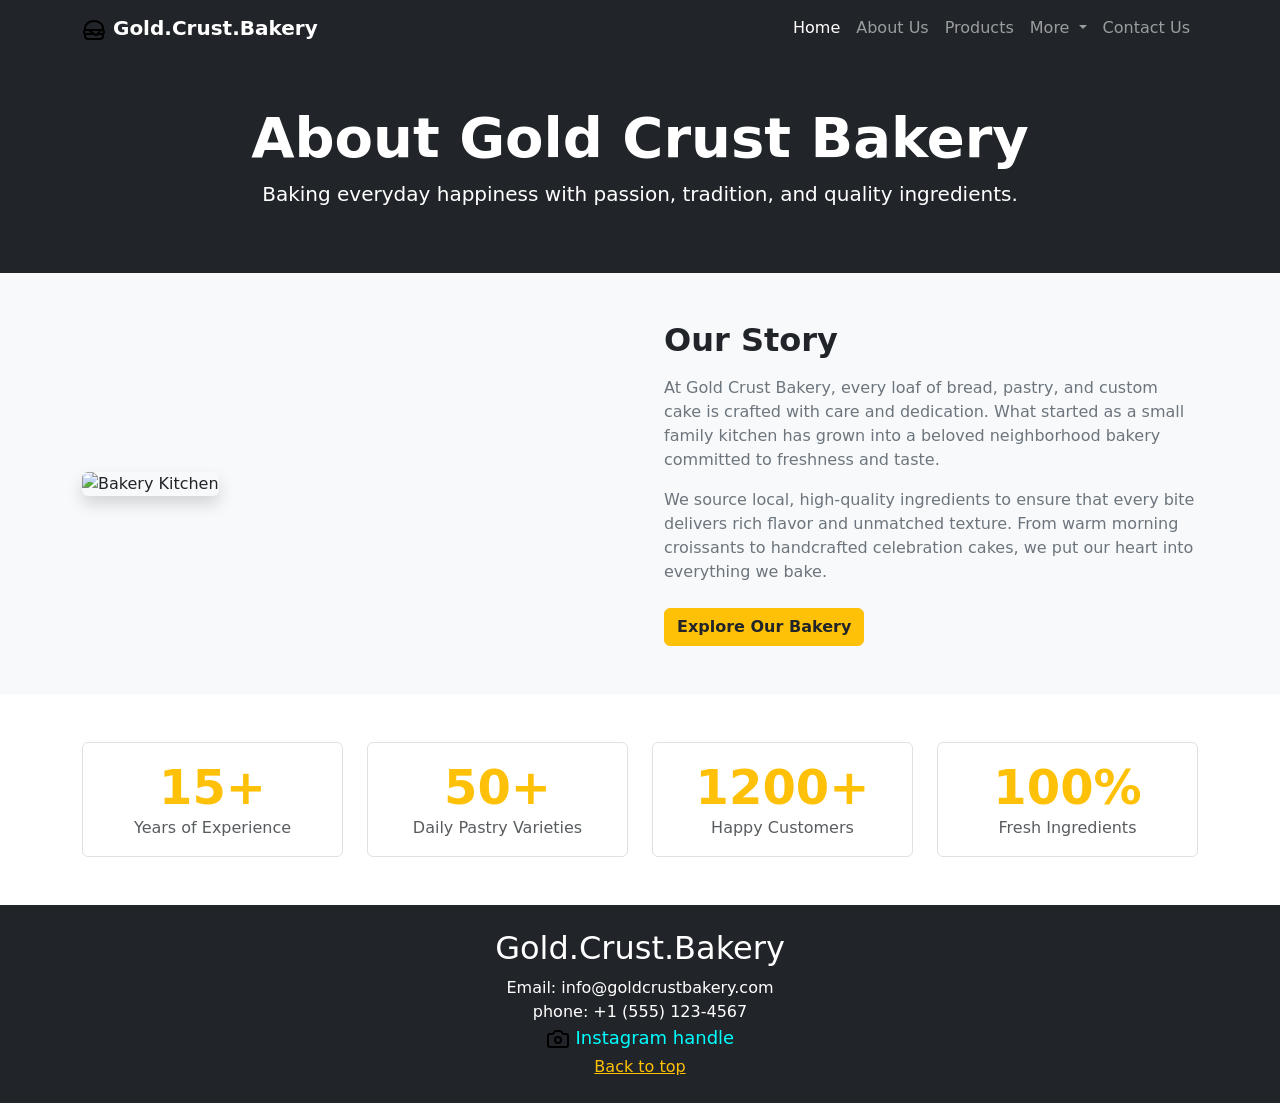
==== About us.html @ a26ee620 "alert msg" ====
<!DOCTYPE html>
<html lang="en">
<head>
  <meta charset="UTF-8">
  <meta name="viewport" content="width=device-width, initial-scale=1.0">
  <title>About Us - Gold Crust Bakery</title>
  <link href="https://cdn.jsdelivr.net/npm/bootstrap@5.3.3/dist/css/bootstrap.min.css" rel="stylesheet">
</head>
<body class="bg-light">
<nav class="navbar navbar-expand-lg navbar-dark sticky-top bg-dark">
      <div class="container">
        <a class="navbar-brand fw-bold" href="#">
        <img src="hamburger.svg"></img>
        Gold.Crust.Bakery</a>
        <button
          class="navbar-toggler"
          type="button"
          data-bs-toggle="collapse"
          data-bs-target="#mainNavbar"
        >
          <span class="navbar-toggler-icon"></span>
        </button>

        <div class="collapse navbar-collapse" id="mainNavbar">
          <ul class="navbar-nav ms-auto">
            <li class="nav-item">
              <a class="nav-link active" href="index.html">Home</a>
            </li>

            <li class="nav-item">
              <a class="nav-link" href="About us.html">About Us</a>
            </li>

            <li class="nav-item">
              <a class="nav-link" href="Products.html">Products</a>
            </li>

            <!-- Dropdown -->
            <div class="nav-item dropdown">
  <button type="button" class="nav-link dropdown-toggle" data-bs-toggle="dropdown" aria-expanded="false">
    More
  </button>
  <ul class=" dropdown-menu">
    <li><a class="dropdown-item" href="Faq.html">FAQ</a></li>
    <li><a class="dropdown-item" href="About us.html">Background</a></li>
    <li><a class="dropdown-item" href="#footer">Publications</a></li>
  </ul>
</div>


            <!-- dropdown -->
            <li class="nav-item">
              <a class="nav-link" href="ContactUs.html" >Contact Us</a>
            </li>
          </ul>
        </div>
      </div>
    </nav>

  <!-- Header Banner -->
  <section class="bg-dark text-white text-center py-5">
    <div class="container">
      <h1 class="display-4 fw-bold">About Gold Crust Bakery</h1>
      <p class="lead">Baking everyday happiness with passion, tradition, and quality ingredients.</p>
    </div>
  </section>


  <!-- Main Content -->
  <section class="py-5">
    <div class="container">
      <div class="row align-items-center g-5">
        <div class="col-lg-6">
          <img src="https://images.unsplash.com/photo-1509440159596-0249088772ff?auto=format&fit=crop&w=800&q=80" class="img-fluid rounded shadow" alt="Bakery Kitchen">
        </div>
        <div class="col-lg-6">
          <h2 class="fw-bold mb-3">Our Story</h2>
          <p class="text-secondary">At Gold Crust Bakery, every loaf of bread, pastry, and custom cake is crafted with care and dedication. What started as a small family kitchen has grown into a beloved neighborhood bakery committed to freshness and taste.</p>
          <p class="text-secondary">We source local, high-quality ingredients to ensure that every bite delivers rich flavor and unmatched texture. From warm morning croissants to handcrafted celebration cakes, we put our heart into everything we bake.</p>
          <a href="products.html" class="btn btn-warning text-dark fw-semibold mt-2">Explore Our Bakery</a>
        </div>
      </div>
    </div>
  </section>


  <!-- Statistics Counter Section -->
  <section class="bg-white py-5 shadow-sm">
    <div class="container text-center">
      <div class="row g-4">
        <div class="col-md-3">
          <div class="p-3 border rounded">
            <h3 class="display-5 fw-bold text-warning mb-0">15+</h3>
            <p class="text-muted mb-0">Years of Experience</p>
          </div>
        </div>
        <div class="col-md-3">
          <div class="p-3 border rounded">
            <h3 class="display-5 fw-bold text-warning mb-0">50+</h3>
            <p class="text-muted mb-0">Daily Pastry Varieties</p>
          </div>
        </div>
        <div class="col-md-3">
          <div class="p-3 border rounded">
            <h3 class="display-5 fw-bold text-warning mb-0">1200+</h3>
            <p class="text-muted mb-0">Happy Customers</p>
          </div>
        </div>
        <div class="col-md-3">
          <div class="p-3 border rounded">
            <h3 class="display-5 fw-bold text-warning mb-0">100%</h3>
            <p class="text-muted mb-0">Fresh Ingredients</p>
          </div>
        </div>
      </div>
    </div>
  </section>
<div class="container-fluid bg-dark text-white text-center p-4" id="footer">
      <h2>Gold.Crust.Bakery</h2>

      <p class="mb-1">
        Email: info@goldcrustbakery.com 
        <br>
        phone: +1 (555) 123-4567
        <br>
        <a href="https://www.instagram.com/" style="text-decoration: none; color: aqua; font-family: system-ui, -apple-system, BlinkMacSystemFont, 'Segoe UI', Roboto, Oxygen, Ubuntu, Cantarell, 'Open Sans', 'Helvetica Neue', sans-serif; font-size: 18px;">
          <img src="camera.svg" style="color: cyan;">

          </img>Instagram handle</a>
      </p>

      <a href="#" class="link-warning"> Back to top </a>
    </div>

<script src="https://code.jquery.com/jquery-3.6.0.min.js" 
        integrity="sha256-/xUj+3OJU5yExlq6GSYGSHk7tPXikynS7ogEvDej/m4=" 
        crossorigin="anonymous"></script>
    <script src="https://cdn.jsdelivr.net/npm/bootstrap@5.3.8/dist/js/bootstrap.bundle.min.js"></script>
    <script type="text/javascript">
// collapse nav bar when its a hamburger menu on scroll
       window.addEventListener('scroll', function() {
        console.log('scrolled');
        const navbarCollapse = document.querySelector('#mainNavbar');
        if (navbarCollapse && navbarCollapse.classList.contains('show')) {
          const bsCollapse = bootstrap.Collapse.getOrCreateInstance(navbarCollapse);
          bsCollapse.hide();
        }
       });
    </script>

</body>
</html>
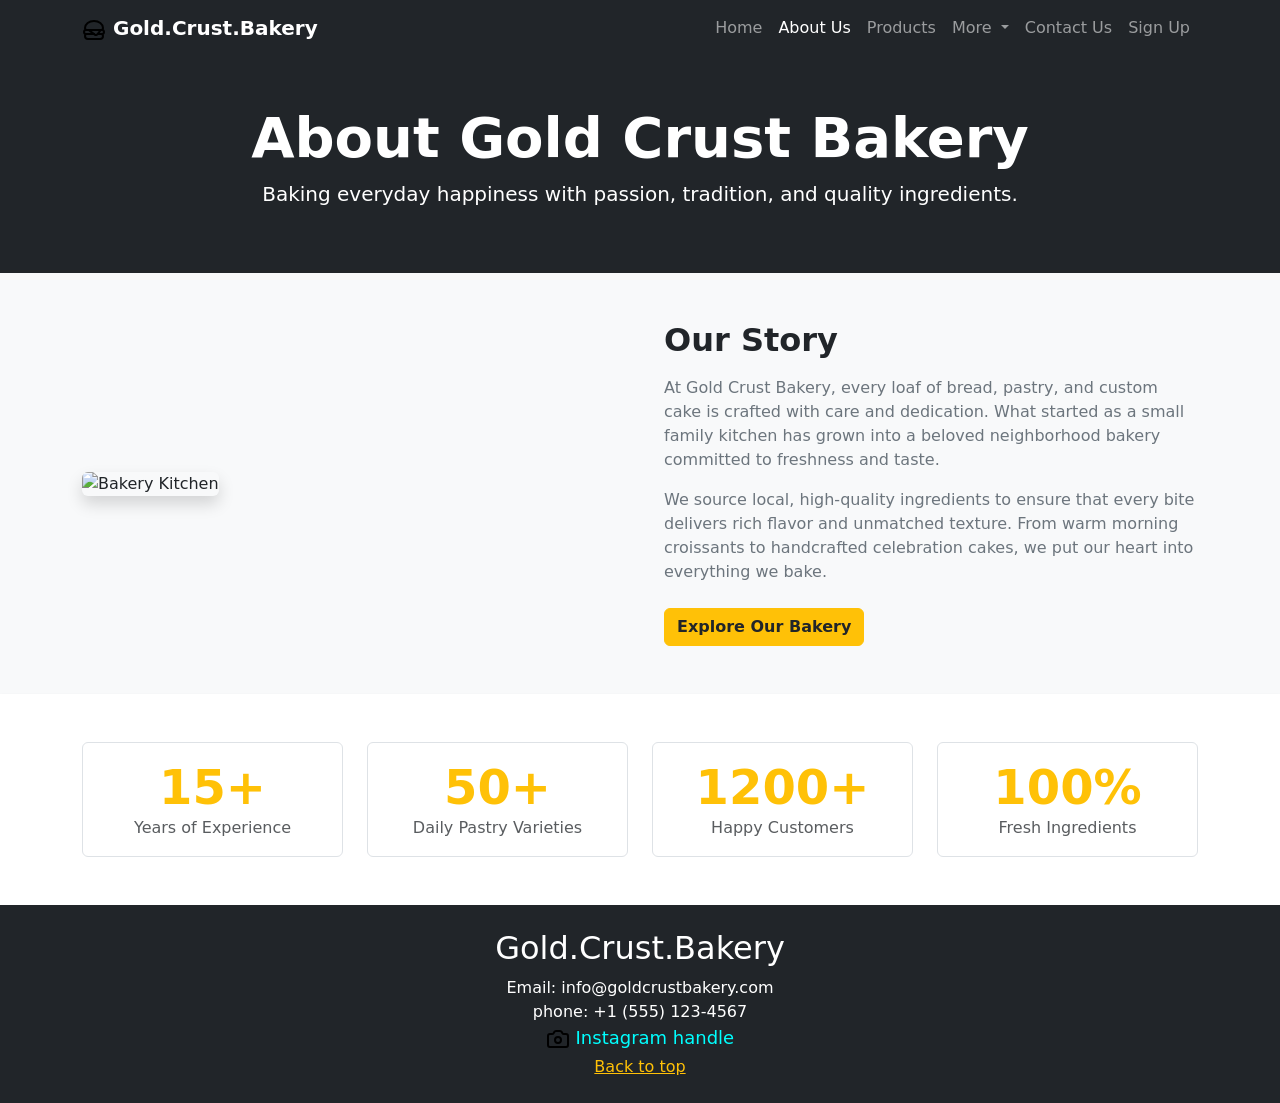
==== commit 78d6a569: "new pages and functionality" ====
--- a/About us.html
+++ b/About us.html
@@ -24,11 +24,11 @@
         <div class="collapse navbar-collapse" id="mainNavbar">
           <ul class="navbar-nav ms-auto">
             <li class="nav-item">
-              <a class="nav-link active" href="index.html">Home</a>
+              <a class="nav-link" href="index.html">Home</a>
             </li>
 
             <li class="nav-item">
-              <a class="nav-link" href="About us.html">About Us</a>
+              <a class="nav-link active" href="About us.html">About Us</a>
             </li>
 
             <li class="nav-item">
@@ -51,6 +51,10 @@
             <!-- dropdown -->
             <li class="nav-item">
               <a class="nav-link" href="ContactUs.html" >Contact Us</a>
+            </li>
+
+            <li class="nav-item">
+              <a class="nav-link " href="signUp.html" >Sign Up</a>
             </li>
           </ul>
         </div>
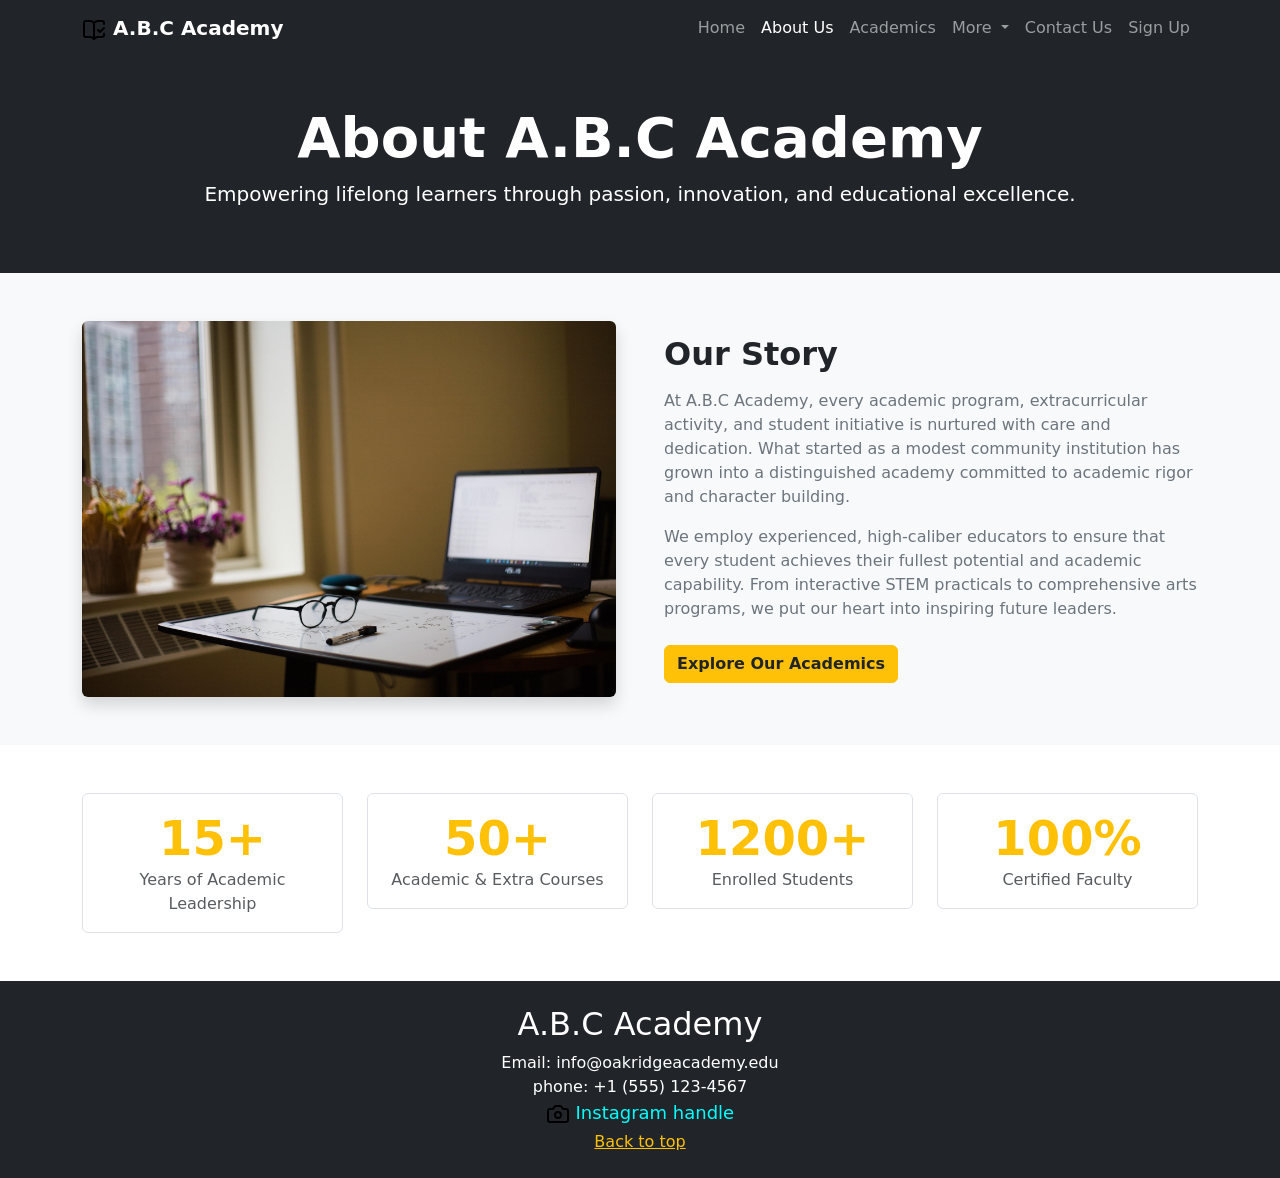
==== commit f840b6a8: "changed to school themed site" ====
--- a/About us.html
+++ b/About us.html
@@ -3,15 +3,15 @@
 <head>
   <meta charset="UTF-8">
   <meta name="viewport" content="width=device-width, initial-scale=1.0">
-  <title>About Us - Gold Crust Bakery</title>
+  <title>About Us - A.B.C Academy</title>
   <link href="https://cdn.jsdelivr.net/npm/bootstrap@5.3.3/dist/css/bootstrap.min.css" rel="stylesheet">
 </head>
 <body class="bg-light">
 <nav class="navbar navbar-expand-lg navbar-dark sticky-top bg-dark">
       <div class="container">
         <a class="navbar-brand fw-bold" href="#">
-        <img src="hamburger.svg"></img>
-        Gold.Crust.Bakery</a>
+        <img src="book-open-check.svg"></img>
+        A.B.C Academy</a>
         <button
           class="navbar-toggler"
           type="button"
@@ -21,19 +21,23 @@
           <span class="navbar-toggler-icon"></span>
         </button>
 
+
         <div class="collapse navbar-collapse" id="mainNavbar">
           <ul class="navbar-nav ms-auto">
             <li class="nav-item">
               <a class="nav-link" href="index.html">Home</a>
             </li>
 
+
             <li class="nav-item">
               <a class="nav-link active" href="About us.html">About Us</a>
             </li>
 
+
             <li class="nav-item">
-              <a class="nav-link" href="Products.html">Products</a>
+              <a class="nav-link" href="Products.html">Academics</a>
             </li>
+
 
             <!-- Dropdown -->
             <div class="nav-item dropdown">
@@ -43,15 +47,18 @@
   <ul class=" dropdown-menu">
     <li><a class="dropdown-item" href="Faq.html">FAQ</a></li>
     <li><a class="dropdown-item" href="About us.html">Background</a></li>
-    <li><a class="dropdown-item" href="#footer">Publications</a></li>
+    <li><a class="dropdown-item" href="Pay.html">Pay Fees</a></li>
   </ul>
 </div>
+
+
 
 
             <!-- dropdown -->
             <li class="nav-item">
               <a class="nav-link" href="ContactUs.html" >Contact Us</a>
             </li>
+
 
             <li class="nav-item">
               <a class="nav-link " href="signUp.html" >Sign Up</a>
@@ -61,13 +68,16 @@
       </div>
     </nav>
 
+
   <!-- Header Banner -->
   <section class="bg-dark text-white text-center py-5">
     <div class="container">
-      <h1 class="display-4 fw-bold">About Gold Crust Bakery</h1>
-      <p class="lead">Baking everyday happiness with passion, tradition, and quality ingredients.</p>
+      <h1 class="display-4 fw-bold">About A.B.C Academy</h1>
+      <p class="lead">Empowering lifelong learners through passion, innovation, and educational excellence.</p>
     </div>
   </section>
+
+
 
 
   <!-- Main Content -->
@@ -75,17 +85,19 @@
     <div class="container">
       <div class="row align-items-center g-5">
         <div class="col-lg-6">
-          <img src="https://images.unsplash.com/photo-1509440159596-0249088772ff?auto=format&fit=crop&w=800&q=80" class="img-fluid rounded shadow" alt="Bakery Kitchen">
+          <img src="jothamsutharson-study-7217599_1920.jpg" class="img-fluid rounded shadow" alt="School Campus">
         </div>
         <div class="col-lg-6">
           <h2 class="fw-bold mb-3">Our Story</h2>
-          <p class="text-secondary">At Gold Crust Bakery, every loaf of bread, pastry, and custom cake is crafted with care and dedication. What started as a small family kitchen has grown into a beloved neighborhood bakery committed to freshness and taste.</p>
-          <p class="text-secondary">We source local, high-quality ingredients to ensure that every bite delivers rich flavor and unmatched texture. From warm morning croissants to handcrafted celebration cakes, we put our heart into everything we bake.</p>
-          <a href="products.html" class="btn btn-warning text-dark fw-semibold mt-2">Explore Our Bakery</a>
+          <p class="text-secondary">At A.B.C Academy, every academic program, extracurricular activity, and student initiative is nurtured with care and dedication. What started as a modest community institution has grown into a distinguished academy committed to academic rigor and character building.</p>
+          <p class="text-secondary">We employ experienced, high-caliber educators to ensure that every student achieves their fullest potential and academic capability. From interactive STEM practicals to comprehensive arts programs, we put our heart into inspiring future leaders.</p>
+          <a href="Products.html" class="btn btn-warning text-dark fw-semibold mt-2">Explore Our Academics</a>
         </div>
       </div>
     </div>
   </section>
+
+
 
 
   <!-- Statistics Counter Section -->
@@ -95,46 +107,50 @@
         <div class="col-md-3">
           <div class="p-3 border rounded">
             <h3 class="display-5 fw-bold text-warning mb-0">15+</h3>
-            <p class="text-muted mb-0">Years of Experience</p>
+            <p class="text-muted mb-0">Years of Academic Leadership</p>
           </div>
         </div>
         <div class="col-md-3">
           <div class="p-3 border rounded">
             <h3 class="display-5 fw-bold text-warning mb-0">50+</h3>
-            <p class="text-muted mb-0">Daily Pastry Varieties</p>
+            <p class="text-muted mb-0">Academic & Extra Courses</p>
           </div>
         </div>
         <div class="col-md-3">
           <div class="p-3 border rounded">
             <h3 class="display-5 fw-bold text-warning mb-0">1200+</h3>
-            <p class="text-muted mb-0">Happy Customers</p>
+            <p class="text-muted mb-0">Enrolled Students</p>
           </div>
         </div>
         <div class="col-md-3">
           <div class="p-3 border rounded">
             <h3 class="display-5 fw-bold text-warning mb-0">100%</h3>
-            <p class="text-muted mb-0">Fresh Ingredients</p>
+            <p class="text-muted mb-0">Certified Faculty</p>
           </div>
         </div>
       </div>
     </div>
   </section>
 <div class="container-fluid bg-dark text-white text-center p-4" id="footer">
-      <h2>Gold.Crust.Bakery</h2>
+      <h2>A.B.C Academy</h2>
+
 
       <p class="mb-1">
-        Email: info@goldcrustbakery.com 
+        Email: info@oakridgeacademy.edu 
         <br>
         phone: +1 (555) 123-4567
         <br>
         <a href="https://www.instagram.com/" style="text-decoration: none; color: aqua; font-family: system-ui, -apple-system, BlinkMacSystemFont, 'Segoe UI', Roboto, Oxygen, Ubuntu, Cantarell, 'Open Sans', 'Helvetica Neue', sans-serif; font-size: 18px;">
           <img src="camera.svg" style="color: cyan;">
 
+
           </img>Instagram handle</a>
       </p>
 
+
       <a href="#" class="link-warning"> Back to top </a>
     </div>
+
 
 <script src="https://code.jquery.com/jquery-3.6.0.min.js" 
         integrity="sha256-/xUj+3OJU5yExlq6GSYGSHk7tPXikynS7ogEvDej/m4=" 
@@ -152,5 +168,6 @@
        });
     </script>
 
+
 </body>
 </html>
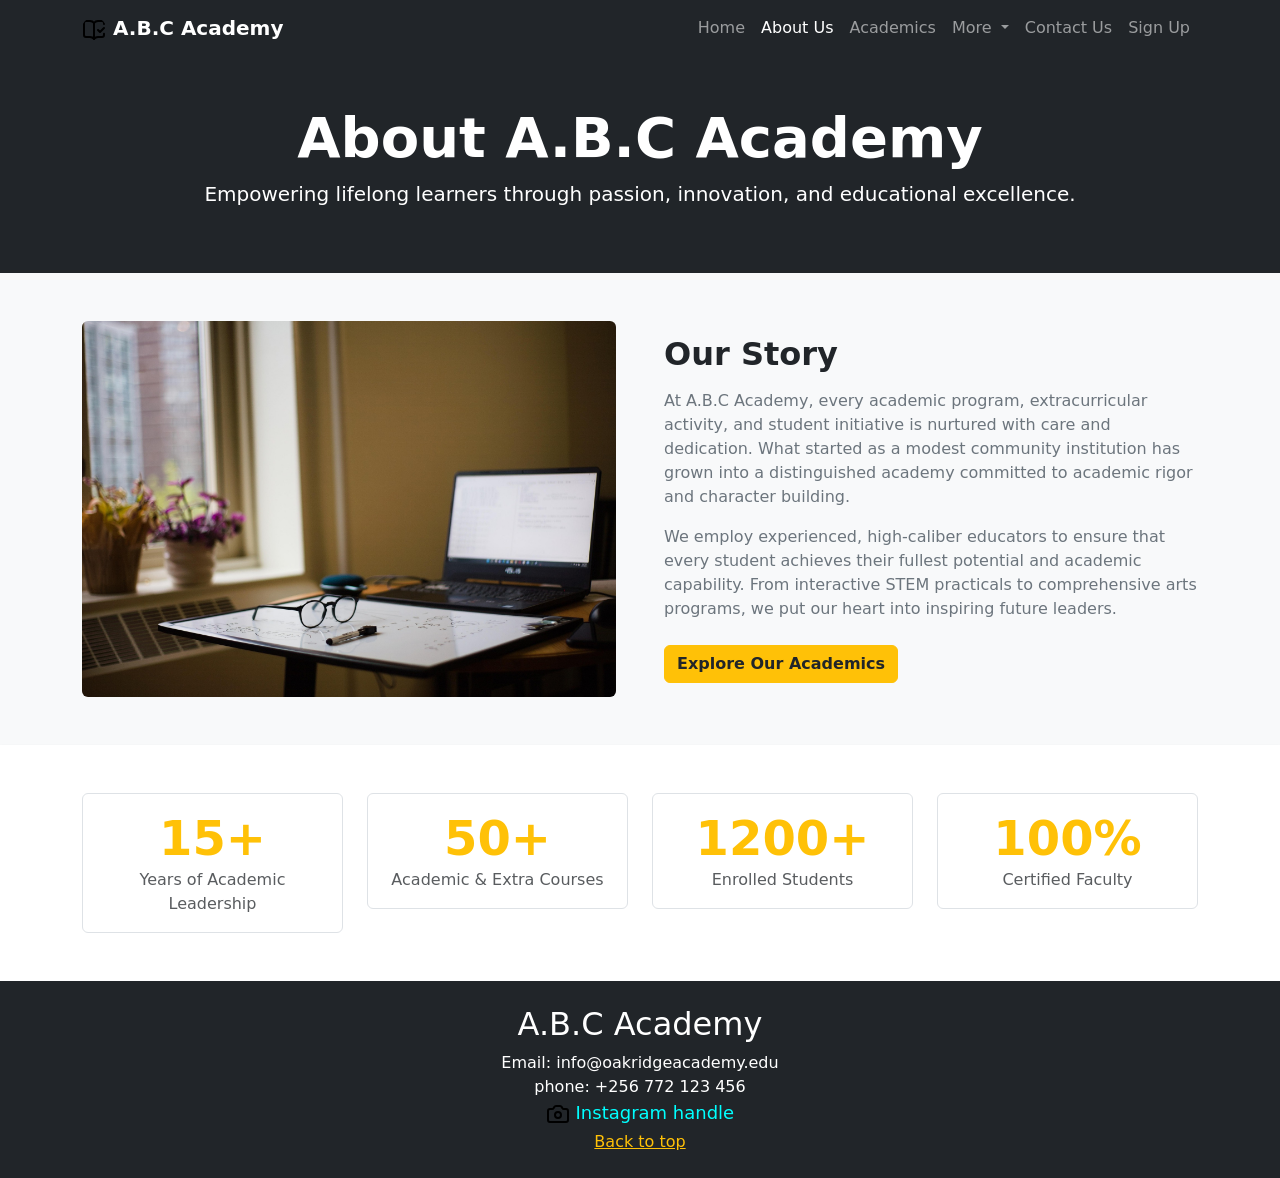
==== commit e09d1223: "fixed card height and hero section content" ====
--- a/About us.html
+++ b/About us.html
@@ -5,6 +5,18 @@
   <meta name="viewport" content="width=device-width, initial-scale=1.0">
   <title>About Us - A.B.C Academy</title>
   <link href="https://cdn.jsdelivr.net/npm/bootstrap@5.3.3/dist/css/bootstrap.min.css" rel="stylesheet">
+  <style>
+        img {
+    border-top-left-radius: 10px;
+    border-top-right-radius: 10px;
+    cursor: pointer;
+}
+
+img:hover {
+    transform: scale(1.05);
+    transition: transform 0.3s ease-in-out;
+}
+  </style>
 </head>
 <body class="bg-light">
 <nav class="navbar navbar-expand-lg navbar-dark sticky-top bg-dark">
@@ -84,10 +96,11 @@
   <section class="py-5">
     <div class="container">
       <div class="row align-items-center g-5">
-        <div class="col-lg-6">
-          <img src="jothamsutharson-study-7217599_1920.jpg" class="img-fluid rounded shadow" alt="School Campus">
+        <div class="col-md-6  overflow-hidden">
+          <img src="jothamsutharson-study-7217599_1920.jpg"
+              class="rounded m-0 img-fluid object-fit-cover w-100 h-100">
         </div>
-        <div class="col-lg-6">
+        <div class="col-md-6">
           <h2 class="fw-bold mb-3">Our Story</h2>
           <p class="text-secondary">At A.B.C Academy, every academic program, extracurricular activity, and student initiative is nurtured with care and dedication. What started as a modest community institution has grown into a distinguished academy committed to academic rigor and character building.</p>
           <p class="text-secondary">We employ experienced, high-caliber educators to ensure that every student achieves their fullest potential and academic capability. From interactive STEM practicals to comprehensive arts programs, we put our heart into inspiring future leaders.</p>
@@ -138,7 +151,7 @@
       <p class="mb-1">
         Email: info@oakridgeacademy.edu 
         <br>
-        phone: +1 (555) 123-4567
+        phone: +256 772 123 456
         <br>
         <a href="https://www.instagram.com/" style="text-decoration: none; color: aqua; font-family: system-ui, -apple-system, BlinkMacSystemFont, 'Segoe UI', Roboto, Oxygen, Ubuntu, Cantarell, 'Open Sans', 'Helvetica Neue', sans-serif; font-size: 18px;">
           <img src="camera.svg" style="color: cyan;">
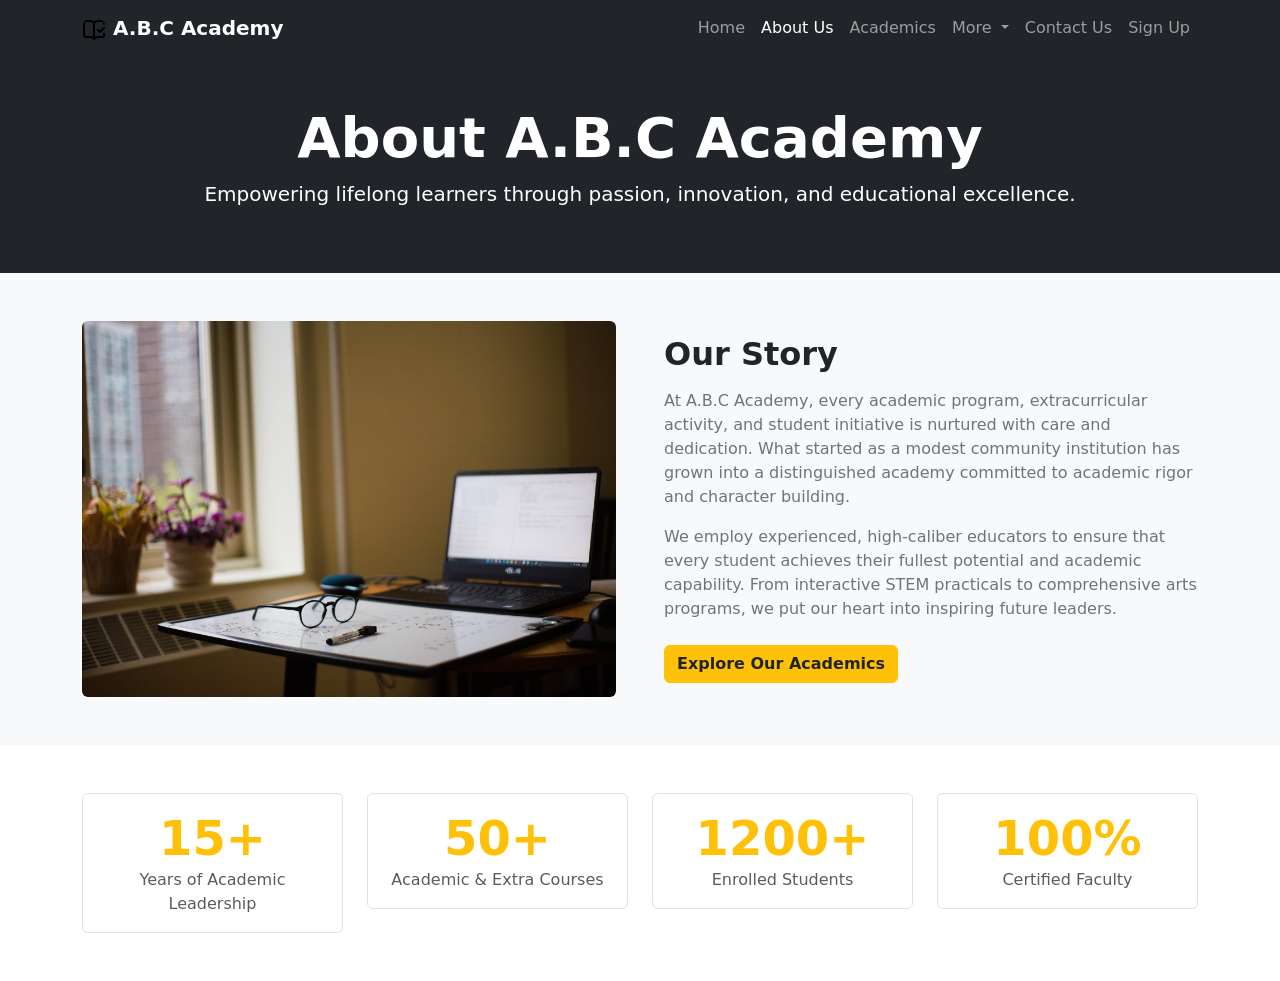
==== commit d1359973: "Formatted work I added proper indentation and commenting to all pages" ====
--- a/About us.html
+++ b/About us.html
@@ -1,84 +1,85 @@
 <!DOCTYPE html>
 <html lang="en">
+
 <head>
   <meta charset="UTF-8">
   <meta name="viewport" content="width=device-width, initial-scale=1.0">
   <title>About Us - A.B.C Academy</title>
   <link href="https://cdn.jsdelivr.net/npm/bootstrap@5.3.3/dist/css/bootstrap.min.css" rel="stylesheet">
+  <link rel="icon" type="image/png" href="favicon-96x96.png" sizes="96x96" />
+  <link rel="icon" type="image/svg+xml" href="favicon.svg" />
+  <link rel="shortcut icon" href="favicon.ico" />
+  <link rel="apple-touch-icon" sizes="180x180" href="apple-touch-icon.png" />
+  <meta name="apple-mobile-web-app-title" content="ABC Academy" />
+  <link rel="manifest" href="site.webmanifest" />
   <style>
-        img {
-    border-top-left-radius: 10px;
-    border-top-right-radius: 10px;
-    cursor: pointer;
-}
+    img {
+      border-top-left-radius: 10px;
+      border-top-right-radius: 10px;
+      cursor: pointer;
+    }
 
-img:hover {
-    transform: scale(1.05);
-    transition: transform 0.3s ease-in-out;
-}
+    img:hover {
+      transform: scale(1.05);
+      transition: transform 0.3s ease-in-out;
+    }
   </style>
 </head>
+
 <body class="bg-light">
-<nav class="navbar navbar-expand-lg navbar-dark sticky-top bg-dark">
-      <div class="container">
-        <a class="navbar-brand fw-bold" href="#">
+  <!-- Navbar -->
+  <nav class="navbar navbar-expand-lg navbar-dark sticky-top bg-dark">
+    <div class="container">
+      <a class="navbar-brand fw-bold" href="#">
         <img src="book-open-check.svg"></img>
         A.B.C Academy</a>
-        <button
-          class="navbar-toggler"
-          type="button"
-          data-bs-toggle="collapse"
-          data-bs-target="#mainNavbar"
-        >
-          <span class="navbar-toggler-icon"></span>
-        </button>
+      <button class="navbar-toggler" type="button" data-bs-toggle="collapse" data-bs-target="#mainNavbar">
+        <span class="navbar-toggler-icon"></span>
+      </button>
 
 
-        <div class="collapse navbar-collapse" id="mainNavbar">
-          <ul class="navbar-nav ms-auto">
-            <li class="nav-item">
-              <a class="nav-link" href="index.html">Home</a>
-            </li>
+      <div class="collapse navbar-collapse" id="mainNavbar">
+        <ul class="navbar-nav ms-auto">
+          <li class="nav-item">
+            <a class="nav-link" href="index.html">Home</a>
+          </li>
 
 
-            <li class="nav-item">
-              <a class="nav-link active" href="About us.html">About Us</a>
-            </li>
+          <li class="nav-item">
+            <a class="nav-link active" href="About us.html">About Us</a>
+          </li>
 
 
-            <li class="nav-item">
-              <a class="nav-link" href="Products.html">Academics</a>
-            </li>
+          <li class="nav-item">
+            <a class="nav-link" href="Products.html">Academics</a>
+          </li>
 
 
-            <!-- Dropdown -->
-            <div class="nav-item dropdown">
-  <button type="button" class="nav-link dropdown-toggle" data-bs-toggle="dropdown" aria-expanded="false">
-    More
-  </button>
-  <ul class=" dropdown-menu">
-    <li><a class="dropdown-item" href="Faq.html">FAQ</a></li>
-    <li><a class="dropdown-item" href="About us.html">Background</a></li>
-    <li><a class="dropdown-item" href="Pay.html">Pay Fees</a></li>
-  </ul>
-</div>
+          <!-- Dropdown -->
+          <div class="nav-item dropdown">
+            <button type="button" class="nav-link dropdown-toggle" data-bs-toggle="dropdown" aria-expanded="false">
+              More
+            </button>
+            <ul class=" dropdown-menu">
+              <li><a class="dropdown-item" href="Faq.html">FAQ</a></li>
+              <li><a class="dropdown-item" href="About us.html">Background</a></li>
+              <li><a class="dropdown-item" href="Pay.html">Pay Fees</a></li>
+            </ul>
+          </div>
+          <!-- Dropdown -->
+
+          <li class="nav-item">
+            <a class="nav-link" href="ContactUs.html">Contact Us</a>
+          </li>
 
 
-
-
-            <!-- dropdown -->
-            <li class="nav-item">
-              <a class="nav-link" href="ContactUs.html" >Contact Us</a>
-            </li>
-
-
-            <li class="nav-item">
-              <a class="nav-link " href="signUp.html" >Sign Up</a>
-            </li>
-          </ul>
-        </div>
+          <li class="nav-item">
+            <a class="nav-link " href="signUp.html">Sign Up</a>
+          </li>
+        </ul>
       </div>
-    </nav>
+    </div>
+  </nav>
 
 
   <!-- Header Banner -->
@@ -97,13 +98,16 @@
     <div class="container">
       <div class="row align-items-center g-5">
         <div class="col-md-6  overflow-hidden">
-          <img src="jothamsutharson-study-7217599_1920.jpg"
-              class="rounded m-0 img-fluid object-fit-cover w-100 h-100">
+          <img src="jothamsutharson-study-7217599_1920.jpg" class="rounded m-0 img-fluid object-fit-cover w-100 h-100">
         </div>
         <div class="col-md-6">
           <h2 class="fw-bold mb-3">Our Story</h2>
-          <p class="text-secondary">At A.B.C Academy, every academic program, extracurricular activity, and student initiative is nurtured with care and dedication. What started as a modest community institution has grown into a distinguished academy committed to academic rigor and character building.</p>
-          <p class="text-secondary">We employ experienced, high-caliber educators to ensure that every student achieves their fullest potential and academic capability. From interactive STEM practicals to comprehensive arts programs, we put our heart into inspiring future leaders.</p>
+          <p class="text-secondary">At A.B.C Academy, every academic program, extracurricular activity, and student
+            initiative is nurtured with care and dedication. What started as a modest community institution has grown
+            into a distinguished academy committed to academic rigor and character building.</p>
+          <p class="text-secondary">We employ experienced, high-caliber educators to ensure that every student achieves
+            their fullest potential and academic capability. From interactive STEM practicals to comprehensive arts
+            programs, we put our heart into inspiring future leaders.</p>
           <a href="Products.html" class="btn btn-warning text-dark fw-semibold mt-2">Explore Our Academics</a>
         </div>
       </div>
@@ -144,43 +148,23 @@
       </div>
     </div>
   </section>
-<div class="container-fluid bg-dark text-white text-center p-4" id="footer">
-      <h2>A.B.C Academy</h2>
 
-
-      <p class="mb-1">
-        Email: info@oakridgeacademy.edu 
-        <br>
-        phone: +256 772 123 456
-        <br>
-        <a href="https://www.instagram.com/" style="text-decoration: none; color: aqua; font-family: system-ui, -apple-system, BlinkMacSystemFont, 'Segoe UI', Roboto, Oxygen, Ubuntu, Cantarell, 'Open Sans', 'Helvetica Neue', sans-serif; font-size: 18px;">
-          <img src="camera.svg" style="color: cyan;">
-
-
-          </img>Instagram handle</a>
-      </p>
-
-
-      <a href="#" class="link-warning"> Back to top </a>
-    </div>
-
-
-<script src="https://code.jquery.com/jquery-3.6.0.min.js" 
-        integrity="sha256-/xUj+3OJU5yExlq6GSYGSHk7tPXikynS7ogEvDej/m4=" 
-        crossorigin="anonymous"></script>
-    <script src="https://cdn.jsdelivr.net/npm/bootstrap@5.3.8/dist/js/bootstrap.bundle.min.js"></script>
-    <script type="text/javascript">
-// collapse nav bar when its a hamburger menu on scroll
-       window.addEventListener('scroll', function() {
-        console.log('scrolled');
-        const navbarCollapse = document.querySelector('#mainNavbar');
-        if (navbarCollapse && navbarCollapse.classList.contains('show')) {
-          const bsCollapse = bootstrap.Collapse.getOrCreateInstance(navbarCollapse);
-          bsCollapse.hide();
-        }
-       });
-    </script>
+  <script src="https://code.jquery.com/jquery-3.6.0.min.js"
+    integrity="sha256-/xUj+3OJU5yExlq6GSYGSHk7tPXikynS7ogEvDej/m4=" crossorigin="anonymous"></script>
+  <script src="https://cdn.jsdelivr.net/npm/bootstrap@5.3.8/dist/js/bootstrap.bundle.min.js"></script>
+  <script type="text/javascript">
+    // collapse nav bar when its a hamburger menu on scroll
+    window.addEventListener('scroll', function () {
+      console.log('scrolled');
+      const navbarCollapse = document.querySelector('#mainNavbar');
+      if (navbarCollapse && navbarCollapse.classList.contains('show')) {
+        const bsCollapse = bootstrap.Collapse.getOrCreateInstance(navbarCollapse);
+        bsCollapse.hide();
+      }
+    });
+  </script>
 
 
 </body>
+
 </html>
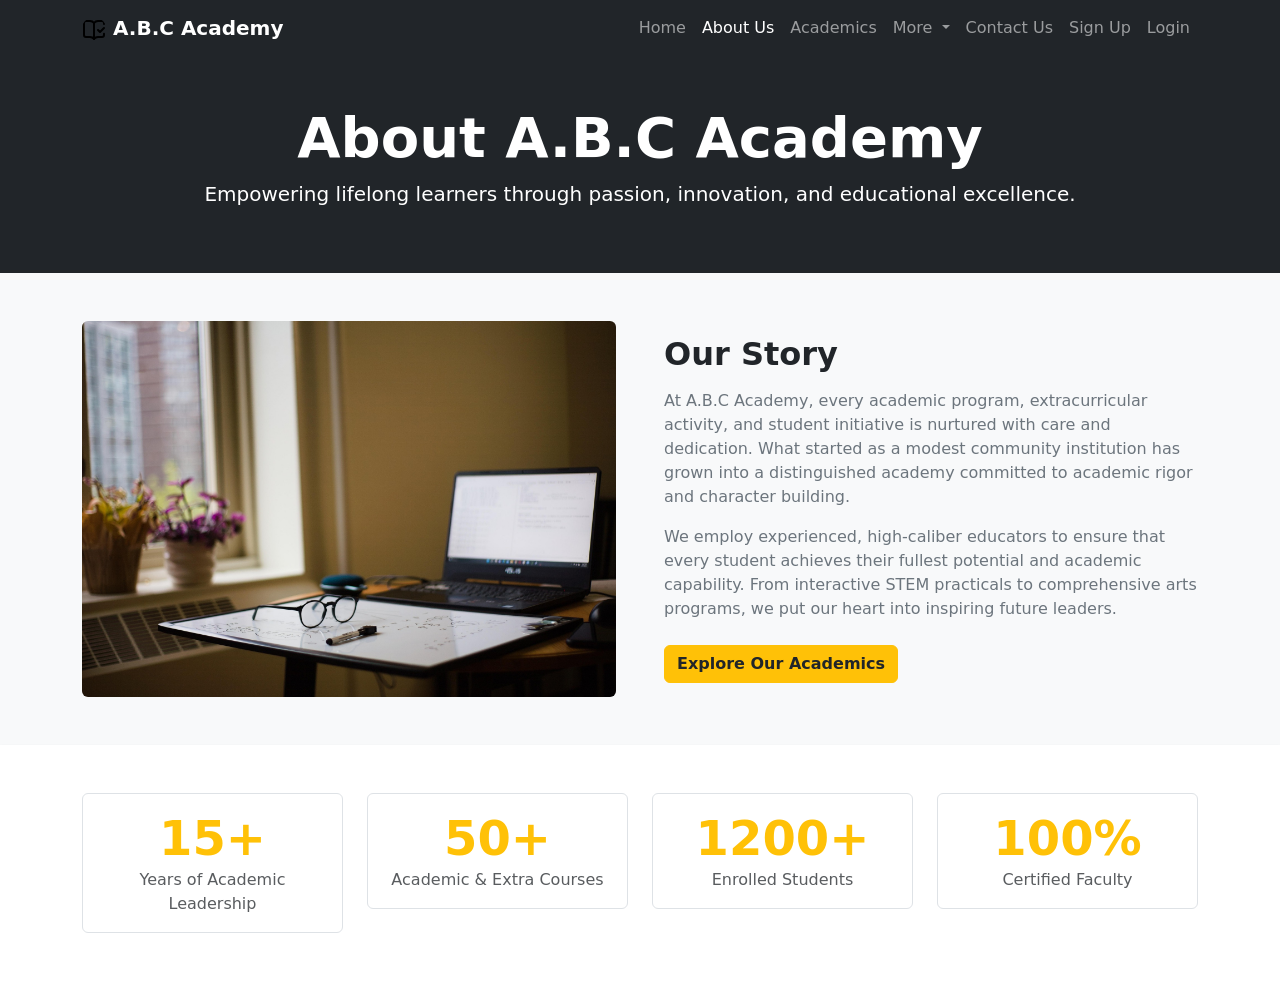
==== commit 6ce68352: "added a login page I added a login page where the student can accsess the portal" ====
--- a/About us.html
+++ b/About us.html
@@ -75,6 +75,10 @@
 
           <li class="nav-item">
             <a class="nav-link " href="signUp.html">Sign Up</a>
+          </li>
+
+          <li class="nav-item">
+            <a class="nav-link" href="login.html">Login</a>
           </li>
         </ul>
       </div>
